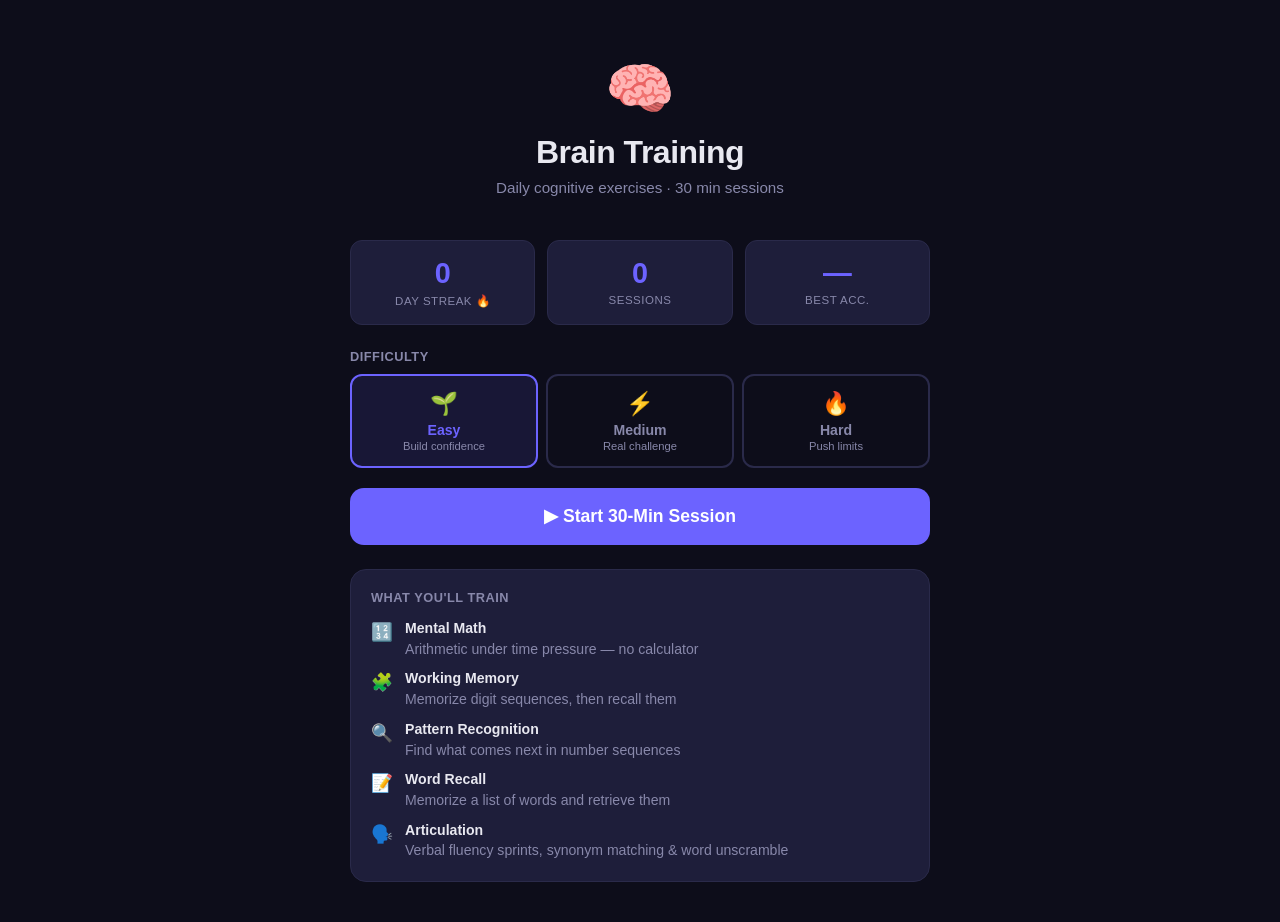
==== index.html @ 205409b0 "Refactor: split into index.html + style.css + app.js" ====
<!DOCTYPE html>
<html lang="en">
<head>
<meta charset="UTF-8">
<meta name="viewport" content="width=device-width, initial-scale=1.0">
<title>🧠 Daily Brain Training</title>
<link rel="stylesheet" href="style.css">
</head>
<body>
<div id="app">

<!-- ══════════════════════════════════════════
     HOME SCREEN
══════════════════════════════════════════ -->
<div id="s-home" class="screen active">

  <div class="home-hero">
    <span class="home-emoji">🧠</span>
    <h1>Brain Training</h1>
    <p class="home-subtitle">Daily cognitive exercises · 30 min sessions</p>
  </div>

  <!-- Stats row -->
  <div class="stats-row">
    <div class="stat-card">
      <div class="stat-value" id="h-streak">0</div>
      <div class="stat-label">Day Streak 🔥</div>
    </div>
    <div class="stat-card">
      <div class="stat-value" id="h-sessions">0</div>
      <div class="stat-label">Sessions</div>
    </div>
    <div class="stat-card">
      <div class="stat-value" id="h-accuracy">—</div>
      <div class="stat-label">Best Acc.</div>
    </div>
  </div>

  <!-- Difficulty selector -->
  <div style="margin-top:24px">
    <div class="section-label">Difficulty</div>
    <div class="difficulty-grid">
      <button class="diff-btn sel" data-d="easy">
        <span class="d-icon">🌱</span>
        <span class="d-name">Easy</span>
        <span class="d-desc">Build confidence</span>
      </button>
      <button class="diff-btn" data-d="medium">
        <span class="d-icon">⚡</span>
        <span class="d-name">Medium</span>
        <span class="d-desc">Real challenge</span>
      </button>
      <button class="diff-btn" data-d="hard">
        <span class="d-icon">🔥</span>
        <span class="d-name">Hard</span>
        <span class="d-desc">Push limits</span>
      </button>
    </div>
  </div>

  <!-- Start button -->
  <div style="margin-top:20px">
    <div id="h-played" class="played-today" style="display:none">
      ✅ You already trained today — great consistency!
    </div>
    <button class="btn btn-primary btn-large btn-full" id="btn-start">
      ▶ Start 30-Min Session
    </button>
  </div>

  <!-- Category overview -->
  <div class="card" style="margin-top:24px">
    <div class="section-label" style="margin-bottom:14px">What you'll train</div>
    <div style="display:flex;flex-direction:column;gap:10px">
      <div class="cat-item">
        <span class="cat-icon">🔢</span>
        <div class="cat-text"><strong>Mental Math</strong>Arithmetic under time pressure — no calculator</div>
      </div>
      <div class="cat-item">
        <span class="cat-icon">🧩</span>
        <div class="cat-text"><strong>Working Memory</strong>Memorize digit sequences, then recall them</div>
      </div>
      <div class="cat-item">
        <span class="cat-icon">🔍</span>
        <div class="cat-text"><strong>Pattern Recognition</strong>Find what comes next in number sequences</div>
      </div>
      <div class="cat-item">
        <span class="cat-icon">📝</span>
        <div class="cat-text"><strong>Word Recall</strong>Memorize a list of words and retrieve them</div>
      </div>
      <div class="cat-item">
        <span class="cat-icon">🗣️</span>
        <div class="cat-text"><strong>Articulation</strong>Verbal fluency sprints, synonym matching &amp; word unscramble</div>
      </div>
    </div>
  </div>

</div><!-- #s-home -->


<!-- ══════════════════════════════════════════
     SESSION SCREEN
══════════════════════════════════════════ -->
<div id="s-session" class="screen">

  <!-- Header: timer / score / end -->
  <div class="session-header">
    <div class="session-timer" id="sess-timer">30:00</div>
    <div class="session-score">Score: <span id="sess-score">0</span></div>
    <button class="end-btn" id="btn-end">End</button>
  </div>

  <!-- Overall session progress bar -->
  <div class="progress-track">
    <div class="progress-fill" id="sess-progress" style="width:0%"></div>
  </div>

  <!-- ── Memorize Phase ── -->
  <div class="challenge-card" id="ph-memorize" style="display:none">
    <div class="cat-badge" id="mem-badge"></div>
    <div class="ch-prompt" id="mem-instruction"></div>
    <div class="mem-phase">
      <div id="mem-content"></div>
      <div class="mem-countdown" id="mem-count"></div>
    </div>
  </div>

  <!-- ── Answer Phase ── -->
  <div class="challenge-card" id="ph-answer" style="display:none">
    <div class="cat-badge" id="ans-badge"></div>
    <div class="ch-prompt" id="ch-prompt"></div>
    <div class="ch-main"   id="ch-main"></div>
    <div class="ch-hint"   id="ch-hint" style="display:none"></div>

    <div class="answer-section">

      <!-- Text input (used for math / memory / pattern / words / unscramble / cat-sprint) -->
      <div id="text-input-area">
        <input
          id="ans-input"
          class="answer-input"
          type="text"
          placeholder="Your answer…"
          autocomplete="off"
          autocorrect="off"
          spellcheck="false"
        />
        <!-- Chips appear here during a category sprint -->
        <div class="sprint-chips" id="sprint-chips" style="display:none"></div>
        <div class="timer-bar">
          <div class="timer-track"><div class="timer-fill" id="ch-timer-fill"></div></div>
          <div class="timer-count" id="ch-timer-num">30</div>
        </div>
        <button class="btn btn-success btn-full" id="btn-submit" style="margin-top:12px">
          Submit ↵
        </button>
      </div>

      <!-- Multiple-choice grid (used for synonym challenges) -->
      <div id="choice-input-area" style="display:none">
        <div class="timer-bar" style="margin-bottom:14px">
          <div class="timer-track"><div class="timer-fill" id="ch-timer-fill2"></div></div>
          <div class="timer-count" id="ch-timer-num2">20</div>
        </div>
        <div class="choice-grid" id="choice-grid"></div>
      </div>

    </div>
  </div><!-- #ph-answer -->

  <!-- ── Feedback Phase ── -->
  <div class="feedback-card" id="ph-feedback" style="display:none">
    <div class="fb-icon"   id="fb-icon"></div>
    <div class="fb-text"   id="fb-text"></div>
    <div class="fb-answer" id="fb-answer" style="display:none"></div>
    <div class="fb-points" id="fb-points" style="display:none"></div>
    <div class="fb-words"  id="fb-words"  style="display:none"></div>
  </div>

</div><!-- #s-session -->


<!-- ══════════════════════════════════════════
     SUMMARY SCREEN
══════════════════════════════════════════ -->
<div id="s-summary" class="screen">

  <div class="sum-hero">
    <span class="sum-emoji" id="sum-emoji">🎉</span>
    <h2 id="sum-title">Session Complete!</h2>
    <div class="sum-score" id="sum-pts">0</div>
    <div class="sum-score-lbl">Total Points</div>
  </div>

  <div class="sum-grid">
    <div class="sum-stat">
      <div class="sum-stat-val" id="sum-acc"    style="color:var(--success)">0%</div>
      <div class="sum-stat-lbl">Accuracy</div>
    </div>
    <div class="sum-stat">
      <div class="sum-stat-val" id="sum-chal"   style="color:var(--accent)">0</div>
      <div class="sum-stat-lbl">Challenges</div>
    </div>
    <div class="sum-stat">
      <div class="sum-stat-val" id="sum-streak" style="color:var(--warning)">0 🔥</div>
      <div class="sum-stat-lbl">Day Streak</div>
    </div>
    <div class="sum-stat">
      <div class="sum-stat-val" id="sum-time"   style="color:var(--muted)">—</div>
      <div class="sum-stat-lbl">Time Played</div>
    </div>
  </div>

  <div style="margin-top:24px">
    <div class="section-label" style="margin-bottom:12px">Category Breakdown</div>
    <div id="bd-list"></div>
  </div>

  <div class="sum-actions">
    <button class="btn btn-primary btn-full" id="btn-again">▶ Play Again</button>
    <button class="btn btn-ghost  btn-full" id="btn-home">← Back to Home</button>
  </div>

</div><!-- #s-summary -->

</div><!-- #app -->

<script src="app.js"></script>
</body>
</html>
---- style.css ----
/* =====================================================
   BRAIN TRAINING APP — STYLES
   To customize colors, edit the :root variables below.
   ===================================================== */

:root {
  --bg: #0d0d1a;
  --surface: #1a1a2e;
  --card: #1e1e3a;
  --border: #2a2a4a;
  --accent: #6c63ff;
  --accent2: #a78bfa;
  --success: #43e97b;
  --warning: #f7971e;
  --danger: #f64f59;
  --text: #e8e8f0;
  --muted: #8888aa;
}

* { box-sizing: border-box; margin: 0; padding: 0; }

body {
  font-family: -apple-system, BlinkMacSystemFont, 'Segoe UI', Roboto, sans-serif;
  background: var(--bg);
  color: var(--text);
  min-height: 100vh;
  display: flex;
  justify-content: center;
}

#app {
  width: 100%;
  max-width: 620px;
  min-height: 100vh;
  display: flex;
  flex-direction: column;
  padding: 24px 20px 40px;
}

h1 { font-size: 2rem; font-weight: 800; letter-spacing: -0.5px; }
h2 { font-size: 1.4rem; font-weight: 700; }

/* ── Screens ── */
.screen { display: none; flex-direction: column; flex: 1; }
.screen.active { display: flex; }

/* ── Card ── */
.card { background: var(--card); border: 1px solid var(--border); border-radius: 16px; padding: 20px; }

/* ── Buttons ── */
.btn {
  display: inline-flex; align-items: center; justify-content: center; gap: 8px;
  padding: 14px 28px; border-radius: 12px; border: none; cursor: pointer;
  font-size: 1rem; font-weight: 600; transition: all 0.15s; font-family: inherit;
}
.btn:hover { transform: translateY(-1px); }
.btn:active { transform: translateY(0); }
.btn-primary { background: var(--accent); color: white; }
.btn-primary:hover { background: #5a52e0; }
.btn-success { background: var(--success); color: #0d0d1a; }
.btn-ghost { background: transparent; color: var(--muted); border: 1px solid var(--border); }
.btn-ghost:hover { color: var(--text); border-color: var(--muted); }
.btn-full { width: 100%; }
.btn-large { padding: 18px 40px; font-size: 1.1rem; border-radius: 14px; }

/* =====================================================
   HOME SCREEN
   ===================================================== */

.home-hero { text-align: center; padding: 32px 0 20px; }
.home-emoji { font-size: 3.5rem; display: block; margin-bottom: 12px; }
.home-subtitle { color: var(--muted); margin-top: 8px; font-size: 0.95rem; }

.stats-row { display: grid; grid-template-columns: repeat(3, 1fr); gap: 12px; margin-top: 24px; }
.stat-card { background: var(--card); border: 1px solid var(--border); border-radius: 12px; padding: 16px 12px; text-align: center; }
.stat-value { font-size: 1.8rem; font-weight: 800; color: var(--accent); }
.stat-label { font-size: 0.72rem; color: var(--muted); margin-top: 4px; text-transform: uppercase; letter-spacing: 0.5px; }

.section-label { font-size: 0.8rem; color: var(--muted); text-transform: uppercase; letter-spacing: 0.5px; font-weight: 600; margin-bottom: 10px; }

/* Difficulty selector */
.difficulty-grid { display: grid; grid-template-columns: repeat(3, 1fr); gap: 8px; }
.diff-btn {
  padding: 14px 8px; border-radius: 12px; border: 2px solid var(--border);
  background: transparent; color: var(--muted); cursor: pointer; text-align: center;
  transition: all 0.15s; font-family: inherit;
}
.diff-btn .d-icon { font-size: 1.4rem; display: block; margin-bottom: 5px; }
.diff-btn .d-name { font-size: 0.88rem; font-weight: 700; display: block; }
.diff-btn .d-desc { font-size: 0.7rem; color: var(--muted); display: block; margin-top: 2px; }
.diff-btn:hover { border-color: var(--accent); color: var(--text); }
.diff-btn.sel { border-color: var(--accent); background: rgba(108,99,255,0.12); color: var(--text); }
.diff-btn.sel .d-name { color: var(--accent); }

/* Today played banner */
.played-today {
  display: flex; align-items: center; gap: 8px;
  padding: 10px 14px; background: rgba(67,233,123,0.08); border: 1px solid rgba(67,233,123,0.25);
  border-radius: 10px; font-size: 0.85rem; color: var(--success); margin-bottom: 12px;
}

/* Category list on home */
.cat-item { display: flex; align-items: flex-start; gap: 12px; font-size: 0.88rem; color: var(--muted); line-height: 1.4; }
.cat-icon { font-size: 1.1rem; flex-shrink: 0; margin-top: 1px; }
.cat-text strong { color: var(--text); font-weight: 600; display: block; margin-bottom: 1px; }

/* =====================================================
   SESSION SCREEN
   ===================================================== */

.session-header {
  background: var(--card); border: 1px solid var(--border); border-radius: 14px;
  padding: 12px 18px; display: flex; align-items: center; justify-content: space-between;
  margin-bottom: 14px; flex-shrink: 0;
}
.session-timer { font-size: 1.4rem; font-weight: 800; font-variant-numeric: tabular-nums; color: var(--accent); }
.session-timer.urgent { color: var(--danger); animation: blink 1s infinite; }
@keyframes blink { 0%,100%{opacity:1} 50%{opacity:.5} }
.session-score { font-size: 1rem; font-weight: 700; }
.session-score span { color: var(--accent); }
.end-btn {
  background: transparent; border: 1px solid var(--border); color: var(--muted);
  padding: 6px 12px; border-radius: 8px; cursor: pointer; font-size: 0.78rem;
  font-family: inherit; transition: all 0.15s;
}
.end-btn:hover { border-color: var(--danger); color: var(--danger); }

/* Session progress bar */
.progress-track { height: 4px; background: var(--border); border-radius: 4px; margin-bottom: 16px; overflow: hidden; flex-shrink: 0; }
.progress-fill { height: 100%; background: linear-gradient(90deg, var(--accent), var(--accent2)); border-radius: 4px; transition: width 1s linear; }

/* ── Challenge Card ── */
.challenge-card {
  background: var(--card); border: 1px solid var(--border); border-radius: 20px;
  padding: 28px 24px; flex: 1; display: flex; flex-direction: column;
}

/* Category badges */
.cat-badge {
  display: inline-flex; align-items: center; gap: 6px;
  padding: 5px 14px; border-radius: 999px; font-size: 0.78rem; font-weight: 700;
  margin-bottom: 20px; align-self: flex-start; letter-spacing: 0.3px;
}
.b-math         { background: rgba(108,99,255,0.18);  color: #a69cff; border: 1px solid rgba(108,99,255,0.3); }
.b-memory       { background: rgba(255,101,132,0.18); color: #ff9ab0; border: 1px solid rgba(255,101,132,0.3); }
.b-pattern      { background: rgba(247,151,30,0.18);  color: #ffc46a; border: 1px solid rgba(247,151,30,0.3); }
.b-words        { background: rgba(67,233,123,0.18);  color: #7fefaa; border: 1px solid rgba(67,233,123,0.3); }
.b-articulation { background: rgba(236,72,153,0.18);  color: #f9a8d4; border: 1px solid rgba(236,72,153,0.3); }

.ch-prompt { font-size: 0.88rem; color: var(--muted); margin-bottom: 10px; }
.ch-main   { font-size: 2.4rem; font-weight: 800; line-height: 1.2; margin-bottom: 24px; letter-spacing: -0.5px; }
.ch-hint   { font-size: 0.8rem; color: var(--muted); font-style: italic; margin-bottom: 16px; margin-top: -14px; }

/* ── Memorize Phase ── */
.mem-phase { display: flex; flex-direction: column; align-items: center; gap: 20px; flex: 1; justify-content: center; }
.mem-sequence { font-size: 3.8rem; font-weight: 900; letter-spacing: 14px; color: var(--accent); font-variant-numeric: tabular-nums; }
.mem-words { display: flex; flex-wrap: wrap; gap: 10px; justify-content: center; }
.word-chip { background: rgba(108,99,255,0.15); border: 1px solid rgba(108,99,255,0.3); padding: 10px 18px; border-radius: 10px; font-size: 1rem; font-weight: 500; }
.mem-countdown { font-size: 0.85rem; color: var(--muted); }
.mem-countdown span { color: var(--warning); font-weight: 700; }

/* ── Answer Input ── */
.answer-section { margin-top: auto; }
.answer-input {
  width: 100%; background: rgba(255,255,255,0.04); border: 2px solid var(--border);
  border-radius: 12px; padding: 16px 20px; font-size: 1.3rem; color: var(--text);
  font-family: inherit; outline: none; transition: border-color 0.15s; text-align: center;
}
.answer-input.word-input { text-align: left; font-size: 1rem; }
.answer-input:focus { border-color: var(--accent); }
.answer-input.is-correct { border-color: var(--success); background: rgba(67,233,123,0.05); }
.answer-input.is-wrong   { border-color: var(--danger);  background: rgba(246,79,89,0.05); }

/* Per-challenge timer bar */
.timer-bar { display: flex; align-items: center; gap: 10px; margin-top: 12px; }
.timer-track { flex: 1; height: 6px; background: var(--border); border-radius: 4px; overflow: hidden; }
.timer-fill { height: 100%; background: var(--accent); border-radius: 4px; transition: width 1s linear, background 0.3s; }
.timer-fill.warn { background: var(--warning); }
.timer-fill.dang { background: var(--danger); }
.timer-count { font-size: 0.85rem; font-variant-numeric: tabular-nums; color: var(--muted); min-width: 22px; text-align: right; }

/* ── Multiple Choice (Synonym) ── */
.choice-grid { display: grid; grid-template-columns: 1fr 1fr; gap: 10px; }
.choice-btn {
  padding: 16px 12px; border-radius: 12px; border: 2px solid var(--border);
  background: rgba(255,255,255,0.03); color: var(--text); cursor: pointer;
  font-size: 0.95rem; font-weight: 600; font-family: inherit; text-align: center;
  transition: all 0.15s; line-height: 1.3;
}
.choice-btn:hover { border-color: var(--accent2); background: rgba(108,99,255,0.1); }
.choice-btn.correct { border-color: var(--success); background: rgba(67,233,123,0.15); color: var(--success); }
.choice-btn.wrong   { border-color: var(--danger);  background: rgba(246,79,89,0.1);  color: var(--danger); }
.choice-btn:disabled { cursor: default; }
.choice-btn:disabled:not(.correct):not(.wrong) { opacity: 0.4; }

/* ── Category Sprint Chips ── */
.sprint-chips { display: flex; flex-wrap: wrap; gap: 6px; margin-top: 12px; min-height: 36px; }
.sprint-chip {
  background: rgba(236,72,153,0.15); border: 1px solid rgba(236,72,153,0.3);
  padding: 4px 10px; border-radius: 20px; font-size: 0.8rem; color: #f9a8d4;
}

/* ── Feedback Card ── */
.feedback-card {
  background: var(--card); border: 1px solid var(--border); border-radius: 20px;
  padding: 40px 28px; flex: 1; display: flex; flex-direction: column;
  align-items: center; justify-content: center; gap: 14px; text-align: center;
}
.fb-icon    { font-size: 3.5rem; }
.fb-text    { font-size: 1.3rem; font-weight: 700; }
.fb-correct { color: var(--success); }
.fb-wrong   { color: var(--danger); }
.fb-answer  { font-size: 0.92rem; color: var(--muted); }
.fb-points  { font-size: 1.6rem; font-weight: 800; color: var(--success); }
.fb-words   { display: flex; flex-wrap: wrap; gap: 8px; justify-content: center; margin-top: 6px; }
.fw         { padding: 6px 12px; border-radius: 8px; font-size: 0.85rem; font-weight: 500; }
.fw-got  { background: rgba(67,233,123,0.15); color: var(--success); border: 1px solid rgba(67,233,123,0.25); }
.fw-miss { background: rgba(246,79,89,0.1);  color: var(--danger);  border: 1px solid rgba(246,79,89,0.2); text-decoration: line-through; opacity: 0.7; }

/* =====================================================
   SUMMARY SCREEN
   ===================================================== */

.sum-hero { text-align: center; padding: 28px 0 16px; }
.sum-emoji { font-size: 3rem; display: block; margin-bottom: 12px; }
.sum-score { font-size: 3.8rem; font-weight: 900; color: var(--accent); }
.sum-score-lbl { font-size: 0.88rem; color: var(--muted); margin-top: 4px; }

.sum-grid { display: grid; grid-template-columns: 1fr 1fr; gap: 12px; margin-top: 22px; }
.sum-stat { background: var(--card); border: 1px solid var(--border); border-radius: 12px; padding: 16px; text-align: center; }
.sum-stat-val { font-size: 1.6rem; font-weight: 800; }
.sum-stat-lbl { font-size: 0.72rem; color: var(--muted); text-transform: uppercase; letter-spacing: 0.5px; margin-top: 4px; }

/* Category breakdown bars */
.bd-item { display: flex; align-items: center; gap: 12px; padding: 12px 0; border-bottom: 1px solid var(--border); }
.bd-item:last-child { border: none; }
.bd-icon  { font-size: 1.2rem; }
.bd-name  { flex: 1; font-size: 0.88rem; }
.bd-track { flex: 2; height: 8px; background: var(--border); border-radius: 4px; overflow: hidden; }
.bd-fill  { height: 100%; border-radius: 4px; }
.bd-pct   { font-size: 0.9rem; font-weight: 700; min-width: 38px; text-align: right; }

.sum-actions { margin-top: 24px; display: flex; flex-direction: column; gap: 10px; }

/* ── Scrollbar ── */
::-webkit-scrollbar { width: 5px; }
::-webkit-scrollbar-track { background: var(--bg); }
::-webkit-scrollbar-thumb { background: var(--border); border-radius: 3px; }
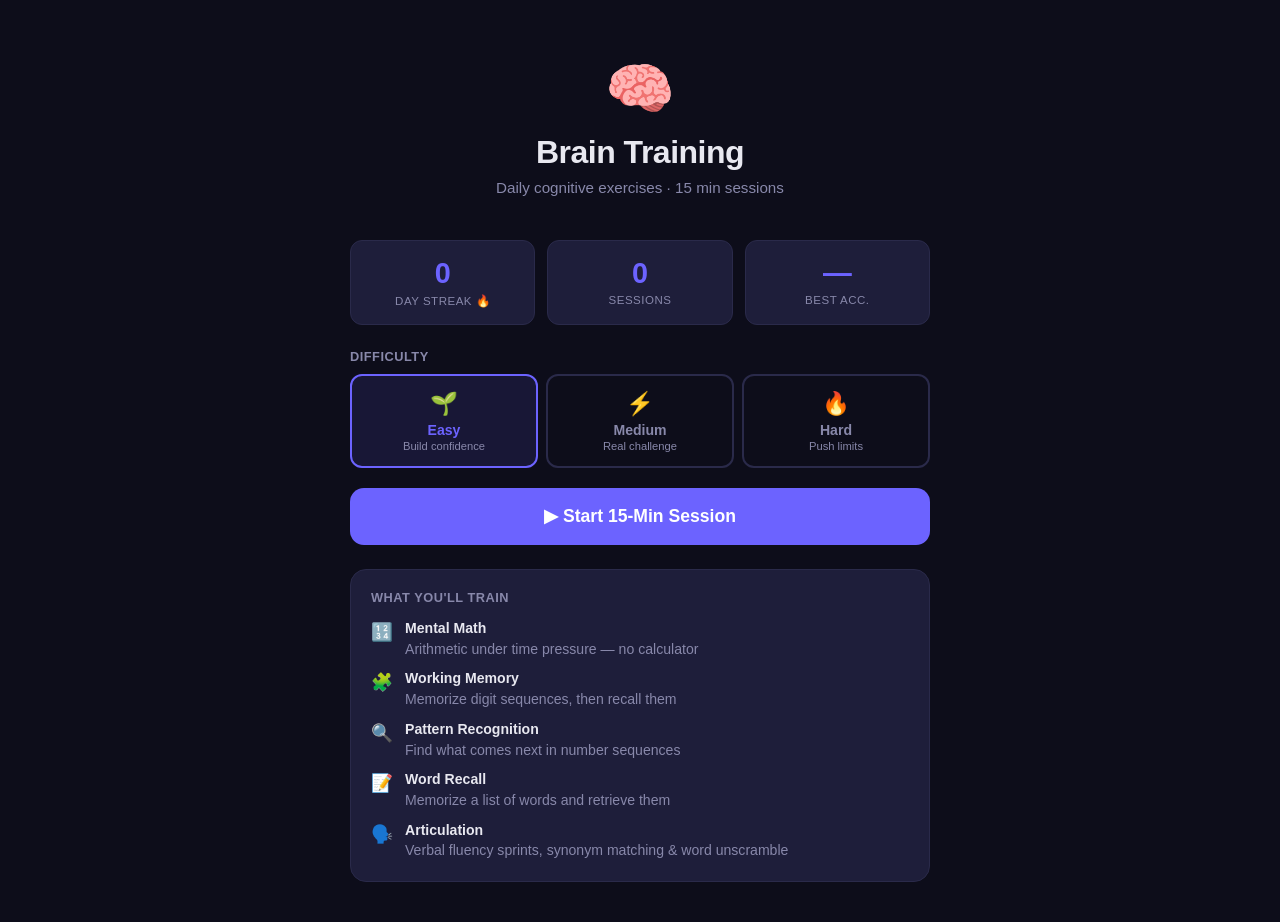
==== commit d900b262: "Fix: session duration text to 15 minutes" ====
--- a/index.html
+++ b/index.html
@@ -17,7 +17,7 @@
   <div class="home-hero">
     <span class="home-emoji">🧠</span>
     <h1>Brain Training</h1>
-    <p class="home-subtitle">Daily cognitive exercises · 30 min sessions</p>
+    <p class="home-subtitle">Daily cognitive exercises · 15 min sessions</p>
   </div>
 
   <!-- Stats row -->
@@ -64,7 +64,7 @@
       ✅ You already trained today — great consistency!
     </div>
     <button class="btn btn-primary btn-large btn-full" id="btn-start">
-      ▶ Start 30-Min Session
+      ▶ Start 15-Min Session
     </button>
   </div>
 
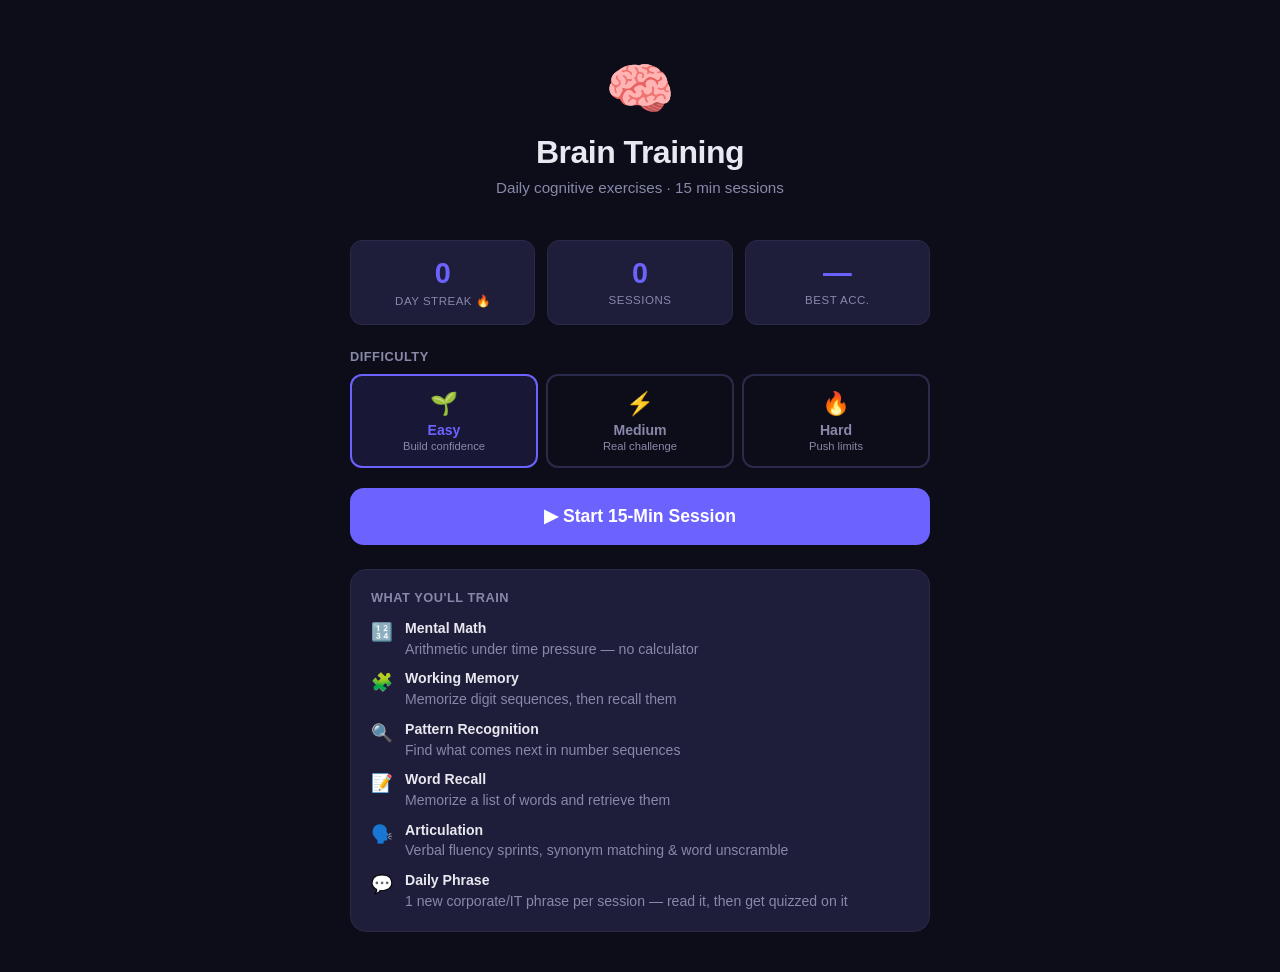
==== commit 98747c40: "Add Daily Phrase module: 100 corporate/IT phrases with examples + quiz" ====
--- a/index.html
+++ b/index.html
@@ -91,6 +91,10 @@
       <div class="cat-item">
         <span class="cat-icon">🗣️</span>
         <div class="cat-text"><strong>Articulation</strong>Verbal fluency sprints, synonym matching &amp; word unscramble</div>
+      </div>
+      <div class="cat-item">
+        <span class="cat-icon">💬</span>
+        <div class="cat-text"><strong>Daily Phrase</strong>1 new corporate/IT phrase per session — read it, then get quizzed on it</div>
       </div>
     </div>
   </div>
--- a/style.css
+++ b/style.css
@@ -146,10 +146,20 @@
 .b-pattern      { background: rgba(247,151,30,0.18);  color: #ffc46a; border: 1px solid rgba(247,151,30,0.3); }
 .b-words        { background: rgba(67,233,123,0.18);  color: #7fefaa; border: 1px solid rgba(67,233,123,0.3); }
 .b-articulation { background: rgba(236,72,153,0.18);  color: #f9a8d4; border: 1px solid rgba(236,72,153,0.3); }
+.b-phrase       { background: rgba(6,182,212,0.18);    color: #67e8f9; border: 1px solid rgba(6,182,212,0.3); }
 
 .ch-prompt { font-size: 0.88rem; color: var(--muted); margin-bottom: 10px; }
 .ch-main   { font-size: 2.4rem; font-weight: 800; line-height: 1.2; margin-bottom: 24px; letter-spacing: -0.5px; }
 .ch-hint   { font-size: 0.8rem; color: var(--muted); font-style: italic; margin-bottom: 16px; margin-top: -14px; }
+
+/* ── Daily Phrase memorize card ── */
+.phrase-card { display: flex; flex-direction: column; gap: 14px; flex: 1; justify-content: center; }
+.phrase-headline { font-size: 1.9rem; font-weight: 800; letter-spacing: -0.5px; color: #67e8f9; line-height: 1.2; }
+.phrase-meaning { font-size: 1rem; color: var(--muted); line-height: 1.6; }
+.phrase-examples { display: flex; flex-direction: column; gap: 8px; margin-top: 4px; }
+.phrase-ex { font-size: 0.88rem; color: var(--text); line-height: 1.6; padding: 8px 12px; background: rgba(6,182,212,0.06); border-left: 3px solid rgba(6,182,212,0.4); border-radius: 0 8px 8px 0; }
+.phrase-ex em { color: #67e8f9; font-style: normal; font-weight: 600; }
+.phrase-num { font-size: 0.72rem; color: var(--muted); text-transform: uppercase; letter-spacing: 0.5px; margin-bottom: 4px; }
 
 /* ── Memorize Phase ── */
 .mem-phase { display: flex; flex-direction: column; align-items: center; gap: 20px; flex: 1; justify-content: center; }
